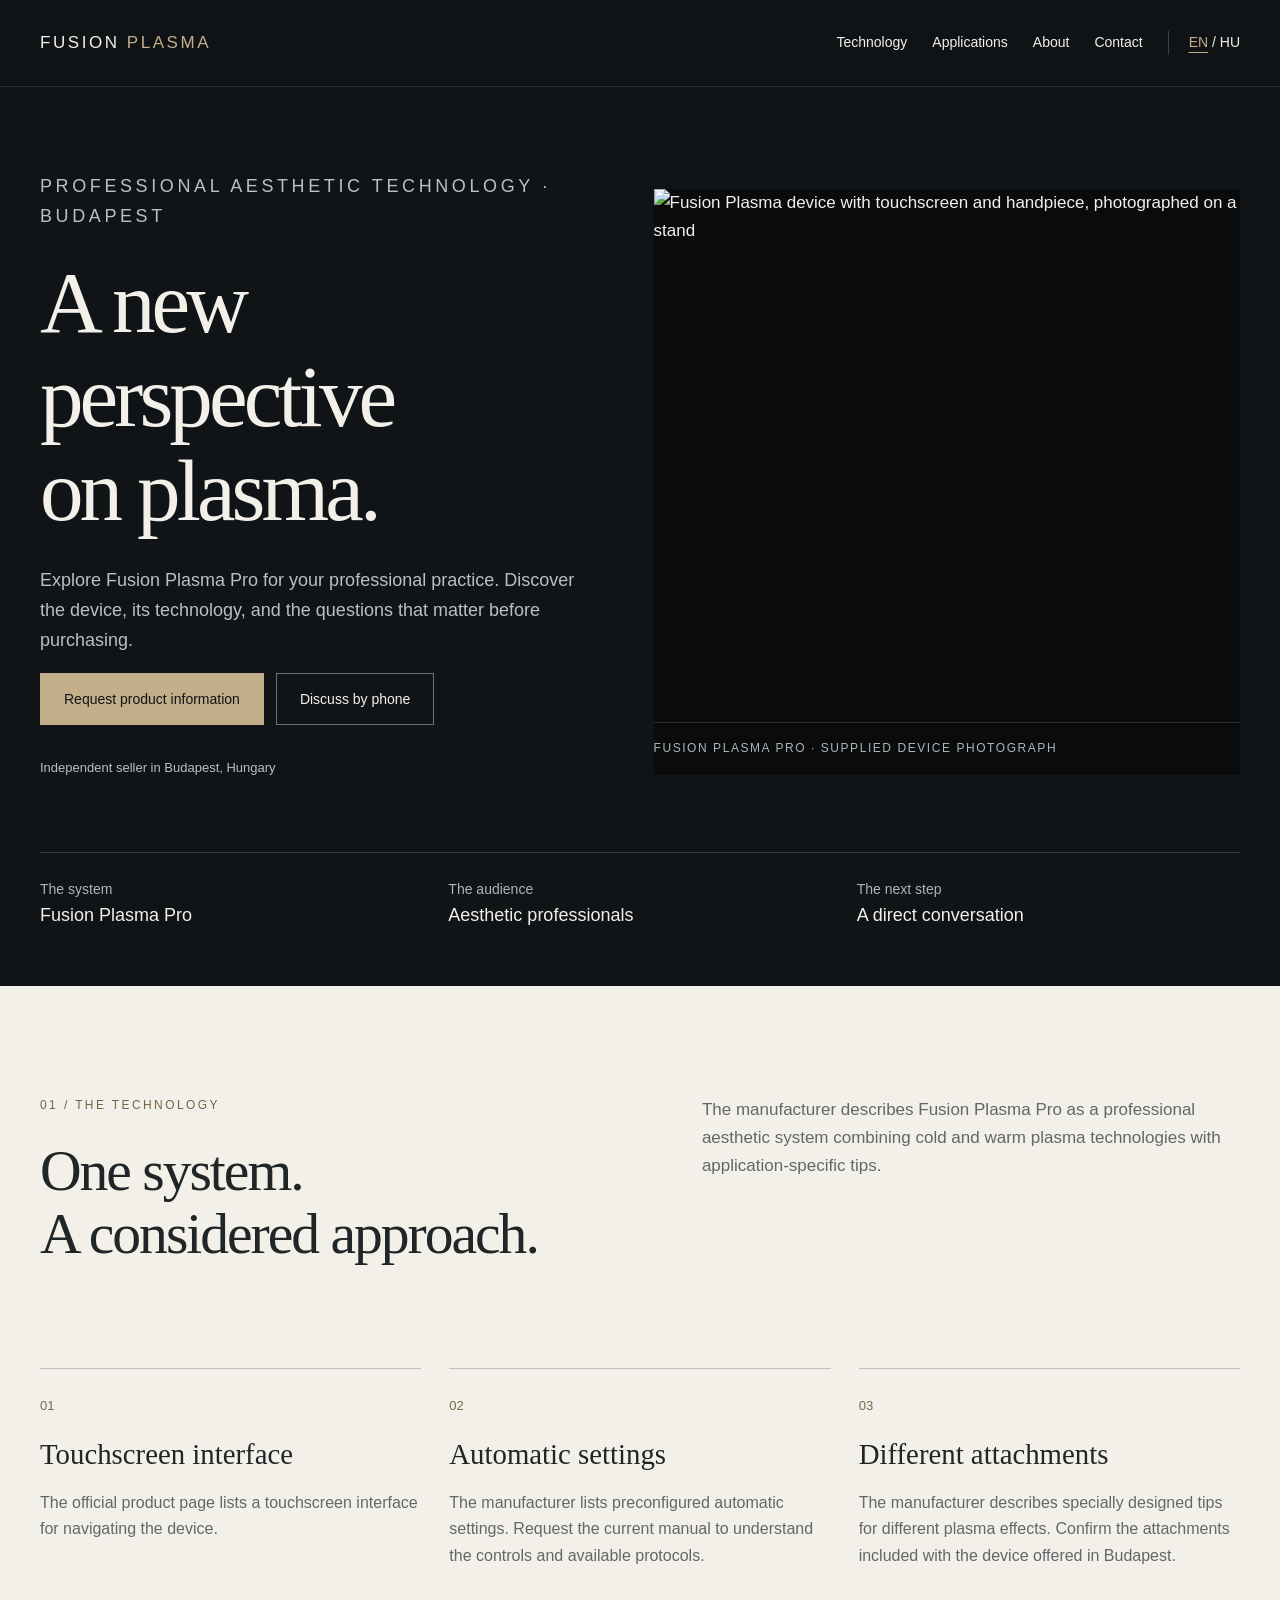
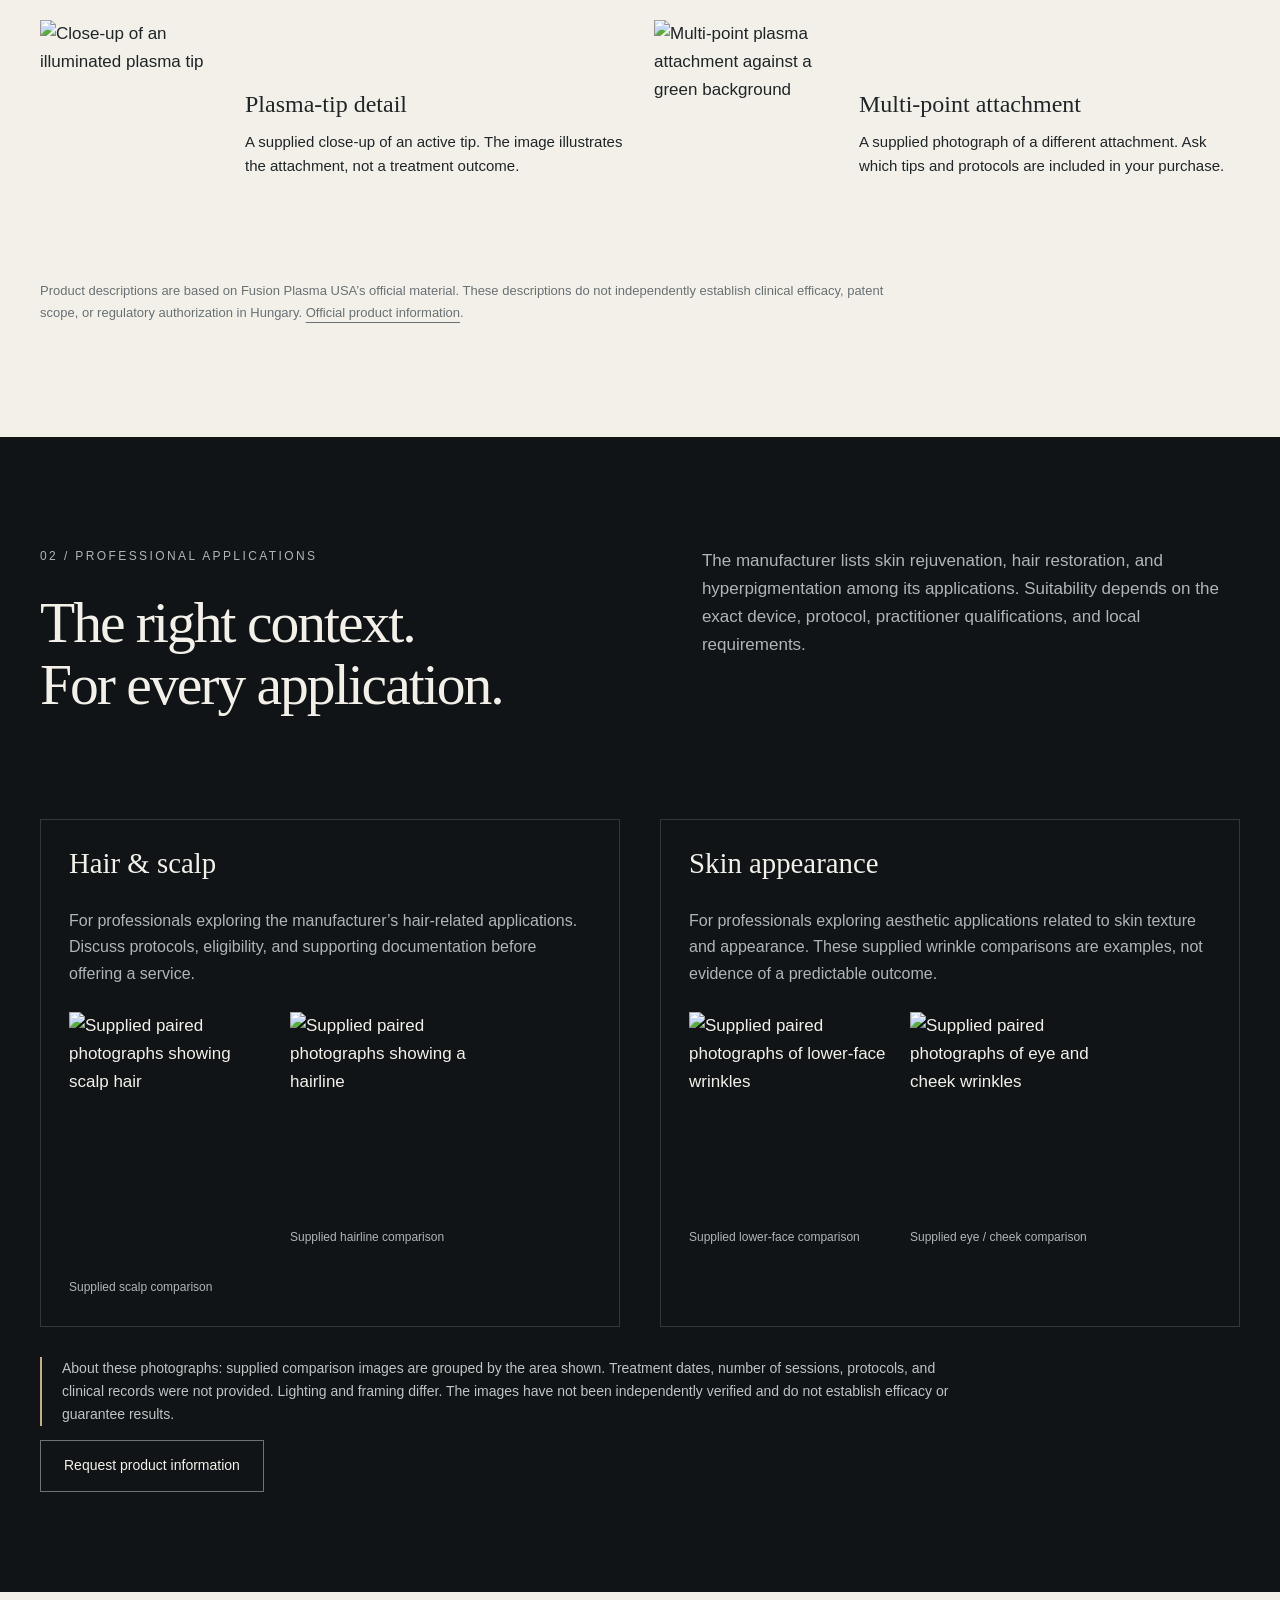
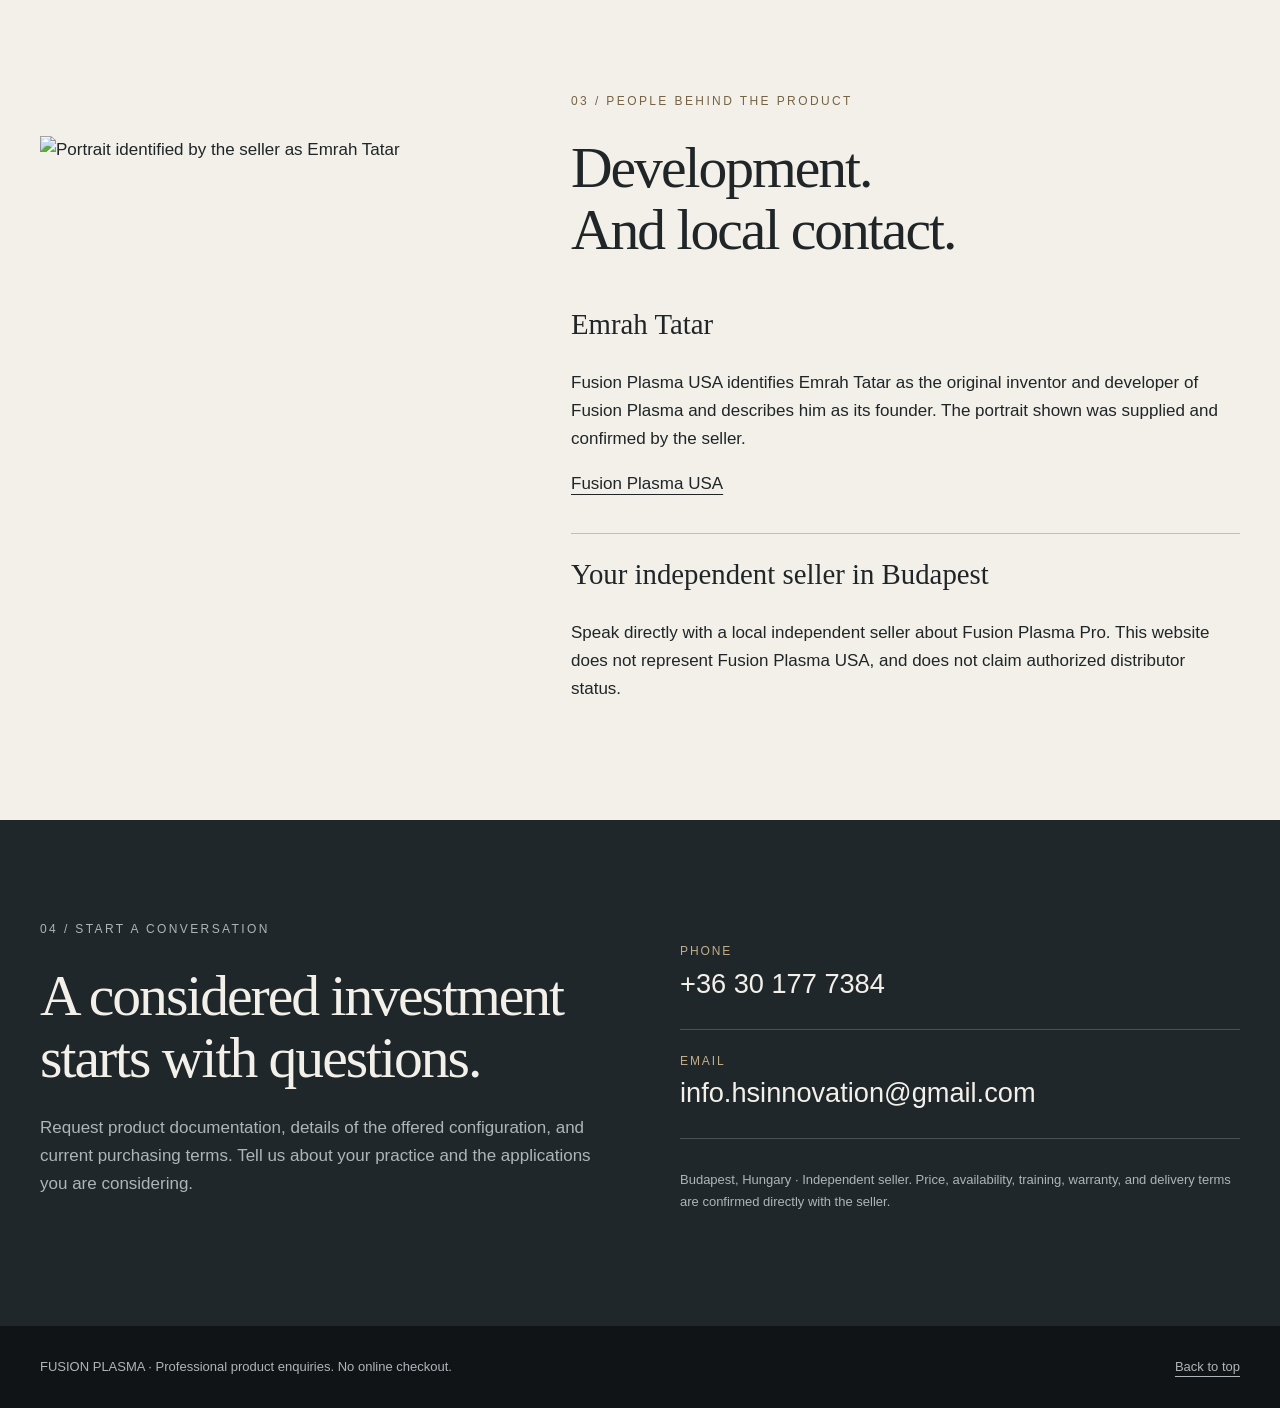
==== index.html @ 6de77ae2 "Add files via upload" ====
<!doctype html>
<html lang="en"><head><meta charset="utf-8"><meta name="viewport" content="width=device-width,initial-scale=1"><title>Fusion Plasma Pro | Independent Seller in Budapest</title><meta name="description" content="Explore Fusion Plasma Pro for professional aesthetic practice. Contact an independent seller in Budapest for product information by phone or email."><meta name="theme-color" content="#111416"><meta property="og:type" content="website"><meta property="og:title" content="Fusion Plasma Pro | Independent Seller in Budapest"><meta property="og:description" content="Explore Fusion Plasma Pro for professional aesthetic practice. Contact an independent seller in Budapest for product information by phone or email."><meta property="og:locale" content="en_GB"><link rel="alternate" hreflang="en" href="index.html"><link rel="alternate" hreflang="hu" href="hu.html"><link rel="icon" href="favicon.svg" type="image/svg+xml"><link rel="stylesheet" href="styles.css"><script src="script.js" defer></script></head>
<body id="top"><a class="skip" href="#main">Skip to content</a><header class="header"><div class="wrap nav"><a class="brand" href="index.html">FUSION <span>PLASMA</span></a><button class="menu" aria-expanded="false" aria-controls="navigation">Menu</button><nav class="navlinks" id="navigation" aria-label="Main navigation"><a href="#technology">Technology</a><a href="#applications">Applications</a><a href="#about">About</a><a href="#contact">Contact</a><div class="lang"><a href="index.html" lang="en" aria-current="page">EN</a> / <a href="hu.html" lang="hu" >HU</a></div></nav></div></header>
<main id="main"><section class="hero"><div class="wrap"><div class="hero-grid"><div class="hero-copy"><p class="eyebrow">Professional aesthetic technology · Budapest</p><h1>A new perspective<br>on plasma.</h1><p>Explore Fusion Plasma Pro for your professional practice. Discover the device, its technology, and the questions that matter before purchasing.</p><div class="actions"><a class="btn" href="mailto:info.hsinnovation@gmail.com">Request product information</a><a class="btn outline" href="tel:+36301777384">Discuss by phone</a></div><p class="meta">Independent seller in Budapest, Hungary</p></div><div class="hero-image"><img src="assets/fusion-plasma-pro.webp" alt="Fusion Plasma device with touchscreen and handpiece, photographed on a stand" width="1080" height="813" fetchpriority="high"><div class="image-label">Fusion Plasma Pro · supplied device photograph</div></div></div><div class="strip"><div>The system<b>Fusion Plasma Pro</b></div><div>The audience<b>Aesthetic professionals</b></div><div>The next step<b>A direct conversation</b></div></div></div></section>
<section class="section light" id="technology"><div class="wrap"><div class="section-head"><div><p class="eyebrow">01 / The technology</p><h2>One system.<br>A considered approach.</h2></div><p>The manufacturer describes Fusion Plasma Pro as a professional aesthetic system combining cold and warm plasma technologies with application-specific tips.</p></div><div class="tech-grid"><article class="tech-card"><span class="number">01</span><h3>Touchscreen interface</h3><p>The official product page lists a touchscreen interface for navigating the device.</p></article><article class="tech-card"><span class="number">02</span><h3>Automatic settings</h3><p>The manufacturer lists preconfigured automatic settings. Request the current manual to understand the controls and available protocols.</p></article><article class="tech-card"><span class="number">03</span><h3>Different attachments</h3><p>The manufacturer describes specially designed tips for different plasma effects. Confirm the attachments included with the device offered in Budapest.</p></article></div><div class="tip-pair"><figure><img src="assets/plasma-tip.webp" alt="Close-up of an illuminated plasma tip" width="556" height="690" loading="lazy"><figcaption><strong>Plasma-tip detail</strong>A supplied close-up of an active tip. The image illustrates the attachment, not a treatment outcome.</figcaption></figure><figure><img src="assets/multi-point-tip.webp" alt="Multi-point plasma attachment against a green background" width="556" height="690" loading="lazy"><figcaption><strong>Multi-point attachment</strong>A supplied photograph of a different attachment. Ask which tips and protocols are included in your purchase.</figcaption></figure></div><p class="source">Product descriptions are based on Fusion Plasma USA’s official material. These descriptions do not independently establish clinical efficacy, patent scope, or regulatory authorization in Hungary. <a href="https://www.fusionplasma-usa.com/fusion-plasma-pro" target="_blank" rel="noopener noreferrer">Official product information</a>.</p></div></section>
<section class="section dark" id="applications"><div class="wrap"><div class="section-head"><div><p class="eyebrow">02 / Professional applications</p><h2>The right context.<br>For every application.</h2></div><p>The manufacturer lists skin rejuvenation, hair restoration, and hyperpigmentation among its applications. Suitability depends on the exact device, protocol, practitioner qualifications, and local requirements.</p></div><div class="applications"><article class="application"><h3>Hair & scalp</h3><p>For professionals exploring the manufacturer’s hair-related applications. Discuss protocols, eligibility, and supporting documentation before offering a service.</p><div class="case-images"><figure><img src="assets/hair-scalp-comparison.webp" alt="Supplied paired photographs showing scalp hair" width="556" height="690" loading="lazy"><figcaption>Supplied scalp comparison</figcaption></figure><figure><img src="assets/hairline-comparison.webp" alt="Supplied paired photographs showing a hairline" width="206" height="206" loading="lazy"><figcaption>Supplied hairline comparison</figcaption></figure></div></article><article class="application"><h3>Skin appearance</h3><p>For professionals exploring aesthetic applications related to skin texture and appearance. These supplied wrinkle comparisons are examples, not evidence of a predictable outcome.</p><div class="case-images"><figure><img src="assets/lower-face-comparison.webp" alt="Supplied paired photographs of lower-face wrinkles" width="206" height="206" loading="lazy"><figcaption>Supplied lower-face comparison</figcaption></figure><figure><img src="assets/eye-cheek-comparison.webp" alt="Supplied paired photographs of eye and cheek wrinkles" width="206" height="206" loading="lazy"><figcaption>Supplied eye / cheek comparison</figcaption></figure></div></article></div><p class="notice">About these photographs: supplied comparison images are grouped by the area shown. Treatment dates, number of sessions, protocols, and clinical records were not provided. Lighting and framing differ. The images have not been independently verified and do not establish efficacy or guarantee results.</p><div class="actions"><a class="btn outline" href="mailto:info.hsinnovation@gmail.com">Request product information</a></div></div></section>
<section class="section light" id="about"><div class="wrap about-grid"><div><img src="assets/emrah-tatar.webp" alt="Portrait identified by the seller as Emrah Tatar" width="670" height="810" class="portrait" loading="lazy"></div><div><p class="eyebrow">03 / People behind the product</p><h2>Development.<br>And local contact.</h2><h3>Emrah Tatar</h3><p>Fusion Plasma USA identifies Emrah Tatar as the original inventor and developer of Fusion Plasma and describes him as its founder. The portrait shown was supplied and confirmed by the seller.</p><a href="https://www.fusionplasma-usa.com/" target="_blank" rel="noopener noreferrer">Fusion Plasma USA</a><div class="seller"><h3>Your independent seller in Budapest</h3><p>Speak directly with a local independent seller about Fusion Plasma Pro. This website does not represent Fusion Plasma USA, and does not claim authorized distributor status.</p></div></div></div></section>
<section class="contact" id="contact"><div class="wrap contact-grid"><div><p class="eyebrow">04 / Start a conversation</p><h2>A considered investment<br>starts with questions.</h2><p>Request product documentation, details of the offered configuration, and current purchasing terms. Tell us about your practice and the applications you are considering.</p></div><div class="contact-links"><a href="tel:+36301777384"><small>Phone</small>+36 30 177 7384</a><a href="mailto:info.hsinnovation@gmail.com"><small>Email</small>info.hsinnovation@gmail.com</a><p class="source">Budapest, Hungary · Independent seller. Price, availability, training, warranty, and delivery terms are confirmed directly with the seller.</p></div></div></section></main><footer><div class="wrap footer-grid"><div>FUSION PLASMA · Professional product enquiries. No online checkout.</div><a href="#top">Back to top</a></div></footer><div class="mobile-contact"><a href="tel:+36301777384">Call the seller</a><a href="mailto:info.hsinnovation@gmail.com">Email enquiry</a></div></body></html>
---- styles.css ----
:root{--bg:#111416;--paper:#f2f0e9;--ink:#202528;--gold:#c2ae88;--muted:#aeb5b8}*{box-sizing:border-box}html{scroll-behavior:smooth;scroll-padding-top:95px}body{margin:0;background:var(--bg);color:var(--paper);font:17px/1.65 Arial,Helvetica,sans-serif}a{color:inherit;text-underline-offset:5px}button{font:inherit}img{display:block;max-width:100%;height:auto}h1,h2,h3,p{margin-top:0}h1,h2,h3{font-family:Georgia,'Times New Roman',serif;font-weight:400;line-height:1.08}h1{font-size:clamp(3.3rem,6.8vw,6.6rem);letter-spacing:-.045em;margin-bottom:28px}h2{font-size:clamp(2.5rem,4.5vw,4.5rem);letter-spacing:-.035em}h3{font-size:1.8rem}p{max-width:650px}.wrap{width:min(1240px,calc(100% - 80px));margin:auto}.eyebrow{text-transform:uppercase;font-size:12px;letter-spacing:.2em;color:var(--gold);margin-bottom:25px}.header{position:sticky;top:0;z-index:10;background:#111416f5;border-bottom:1px solid #ffffff20}.nav{display:flex;align-items:center;gap:30px;min-height:86px}.brand{font-size:17px;letter-spacing:.15em;text-decoration:none;white-space:nowrap}.brand span{color:var(--gold)}.navlinks{display:flex;gap:25px;margin-left:auto;align-items:center;font-size:14px}.navlinks a{text-decoration:none}.lang{border-left:1px solid #ffffff30;padding-left:20px;white-space:nowrap}.lang a[aria-current]{color:var(--gold);text-decoration:underline}.menu{display:none;color:var(--paper);background:transparent;border:1px solid #666;padding:8px 13px}.btn{display:inline-flex;justify-content:center;align-items:center;min-height:52px;padding:13px 23px;border:1px solid var(--gold);text-decoration:none;font-size:14px;background:var(--gold);color:#111416}.btn.outline{background:transparent;color:inherit;border-color:#ffffff65}.actions{display:flex;gap:12px;flex-wrap:wrap}.hero{padding:85px 0 55px}.hero-grid{display:grid;grid-template-columns:1fr 1.05fr;gap:55px;align-items:center}.hero-copy{position:relative;z-index:1}.hero p{color:#b9c0c3;font-size:18px}.hero-image{background:#090b0c;position:relative}.hero-image img{width:100%;aspect-ratio:1.1;object-fit:cover;object-position:center}.image-label{border-top:1px solid #ffffff25;padding:16px 0;font-size:12px;letter-spacing:.13em;text-transform:uppercase;color:var(--muted)}.hero .meta{margin-top:32px;font-size:13px}.strip{border-top:1px solid #ffffff25;display:grid;grid-template-columns:repeat(3,1fr);margin-top:60px;padding-top:25px;gap:25px;color:var(--muted);font-size:14px}.strip b{color:var(--paper);font-weight:400;display:block;font-size:18px}.section{padding:100px 0}.light{background:var(--paper);color:var(--ink)}.light .eyebrow{color:#766345}.section-head{display:grid;grid-template-columns:1.1fr 1fr;gap:70px;align-items:start;margin-bottom:55px}.section-head p{color:#60686a;padding-top:10px}.tech-grid{display:grid;grid-template-columns:1fr 1fr 1fr;gap:28px}.tech-card{border-top:1px solid #bcc0bb;padding-top:22px}.tech-card .number{color:#78684e;font-size:13px}.tech-card h3{margin:20px 0}.tech-card p{font-size:16px;color:#60686a}.tip-pair{display:grid;grid-template-columns:1fr 1fr;gap:28px;margin-top:35px}.tip-pair figure{margin:0;display:grid;grid-template-columns:180px 1fr;gap:25px;align-items:center}.tip-pair img{width:180px;height:230px;object-fit:cover}.tip-pair figcaption{font-size:15px}.tip-pair strong{display:block;font:1.5rem Georgia;margin-bottom:12px}.source{font-size:13px!important;line-height:1.7;max-width:850px;margin-top:30px;color:#697174}.dark .section-head p{color:var(--muted)}.applications{display:grid;grid-template-columns:1fr 1fr;gap:40px}.application{padding:28px;border:1px solid #ffffff25}.application p{color:var(--muted);font-size:16px}.case-images{display:flex;gap:15px;align-items:start;flex-wrap:wrap;margin-top:25px}.case-images figure{margin:0;max-width:206px}.case-images img{width:100%;max-height:256px;object-fit:contain;object-position:left}.case-images figcaption{font-size:12px;color:var(--muted);margin-top:10px}.notice{font-size:14px;color:#bec3c4;border-left:2px solid var(--gold);padding:0 0 0 20px;margin-top:30px;max-width:940px}.about-grid{display:grid;grid-template-columns:.8fr 1.2fr;gap:85px;align-items:center}.portrait{width:100%;max-height:550px;object-fit:cover;object-position:top}.seller{border-top:1px solid #bcc0bb;padding-top:25px;margin-top:35px}.contact{background:#20272b;padding:100px 0}.contact-grid{display:grid;grid-template-columns:1fr 1fr;gap:80px}.contact h2{margin-bottom:25px}.contact-links a{display:block;text-decoration:none;border-bottom:1px solid #ffffff30;padding:22px 0;font-size:clamp(1.1rem,2.3vw,1.7rem);overflow-wrap:anywhere}.contact-links small{display:block;text-transform:uppercase;font-size:12px;letter-spacing:.16em;color:var(--gold)}.contact p{color:var(--muted)}footer{padding:30px 0;color:var(--muted);font-size:13px}.footer-grid{display:flex;justify-content:space-between;gap:25px}.skip{position:fixed;top:-100px;left:15px;background:var(--paper);color:#111;padding:12px;z-index:99}.skip:focus{top:10px}:focus-visible{outline:3px solid #77b9ee;outline-offset:5px}a:hover{color:var(--gold)}.btn:hover{background:#d5c29e;color:#111}.btn.outline:hover{color:var(--paper);background:#ffffff15}.mobile-contact{display:none}@media(max-width:1000px){.navlinks{gap:15px}.wrap{width:calc(100% - 48px)}.hero-grid{gap:30px}.tip-pair figure{grid-template-columns:120px 1fr}.tip-pair img{width:120px;height:170px}}@media(max-width:760px){.wrap{width:calc(100% - 40px)}.nav{min-height:72px;gap:15px;flex-wrap:wrap}.brand{font-size:14px;margin-right:auto}.menu{display:block}.navlinks{display:none;width:100%;margin:0;padding:12px 0 24px;flex-direction:column;align-items:stretch;gap:0}.navlinks.open{display:flex}.navlinks>a{padding:12px 0}.lang{border-left:0;padding:12px 0}.hero{padding-top:42px}.hero-grid,.section-head,.about-grid,.contact-grid{grid-template-columns:1fr;gap:30px}.hero-image img{aspect-ratio:1.3}.strip{margin-top:30px;gap:15px}.strip b{font-size:15px}.strip{font-size:12px}.section{padding:65px 0}.section-head{margin-bottom:30px}.tech-grid{grid-template-columns:1fr;gap:20px}.tech-card h3{margin:12px 0}.tip-pair,.applications{grid-template-columns:1fr}.tip-pair figure{grid-template-columns:130px 1fr}.tip-pair img{width:130px;height:180px}.application{padding:23px}.case-images{flex-wrap:nowrap}.case-images figure{width:50%}.about-grid{gap:35px}.portrait{max-width:330px}.contact{padding:65px 0}.footer-grid{flex-direction:column;gap:10px}footer{padding-bottom:90px}.mobile-contact{display:flex;position:fixed;bottom:0;left:0;right:0;z-index:20;background:#111416;border-top:1px solid #ffffff30}.mobile-contact a{width:50%;text-align:center;padding:16px;text-decoration:none;font-size:14px}.mobile-contact a+a{background:var(--gold);color:#111}h1{font-size:3.7rem}.section-head p{padding:0}}@media(prefers-reduced-motion:reduce){html{scroll-behavior:auto}}
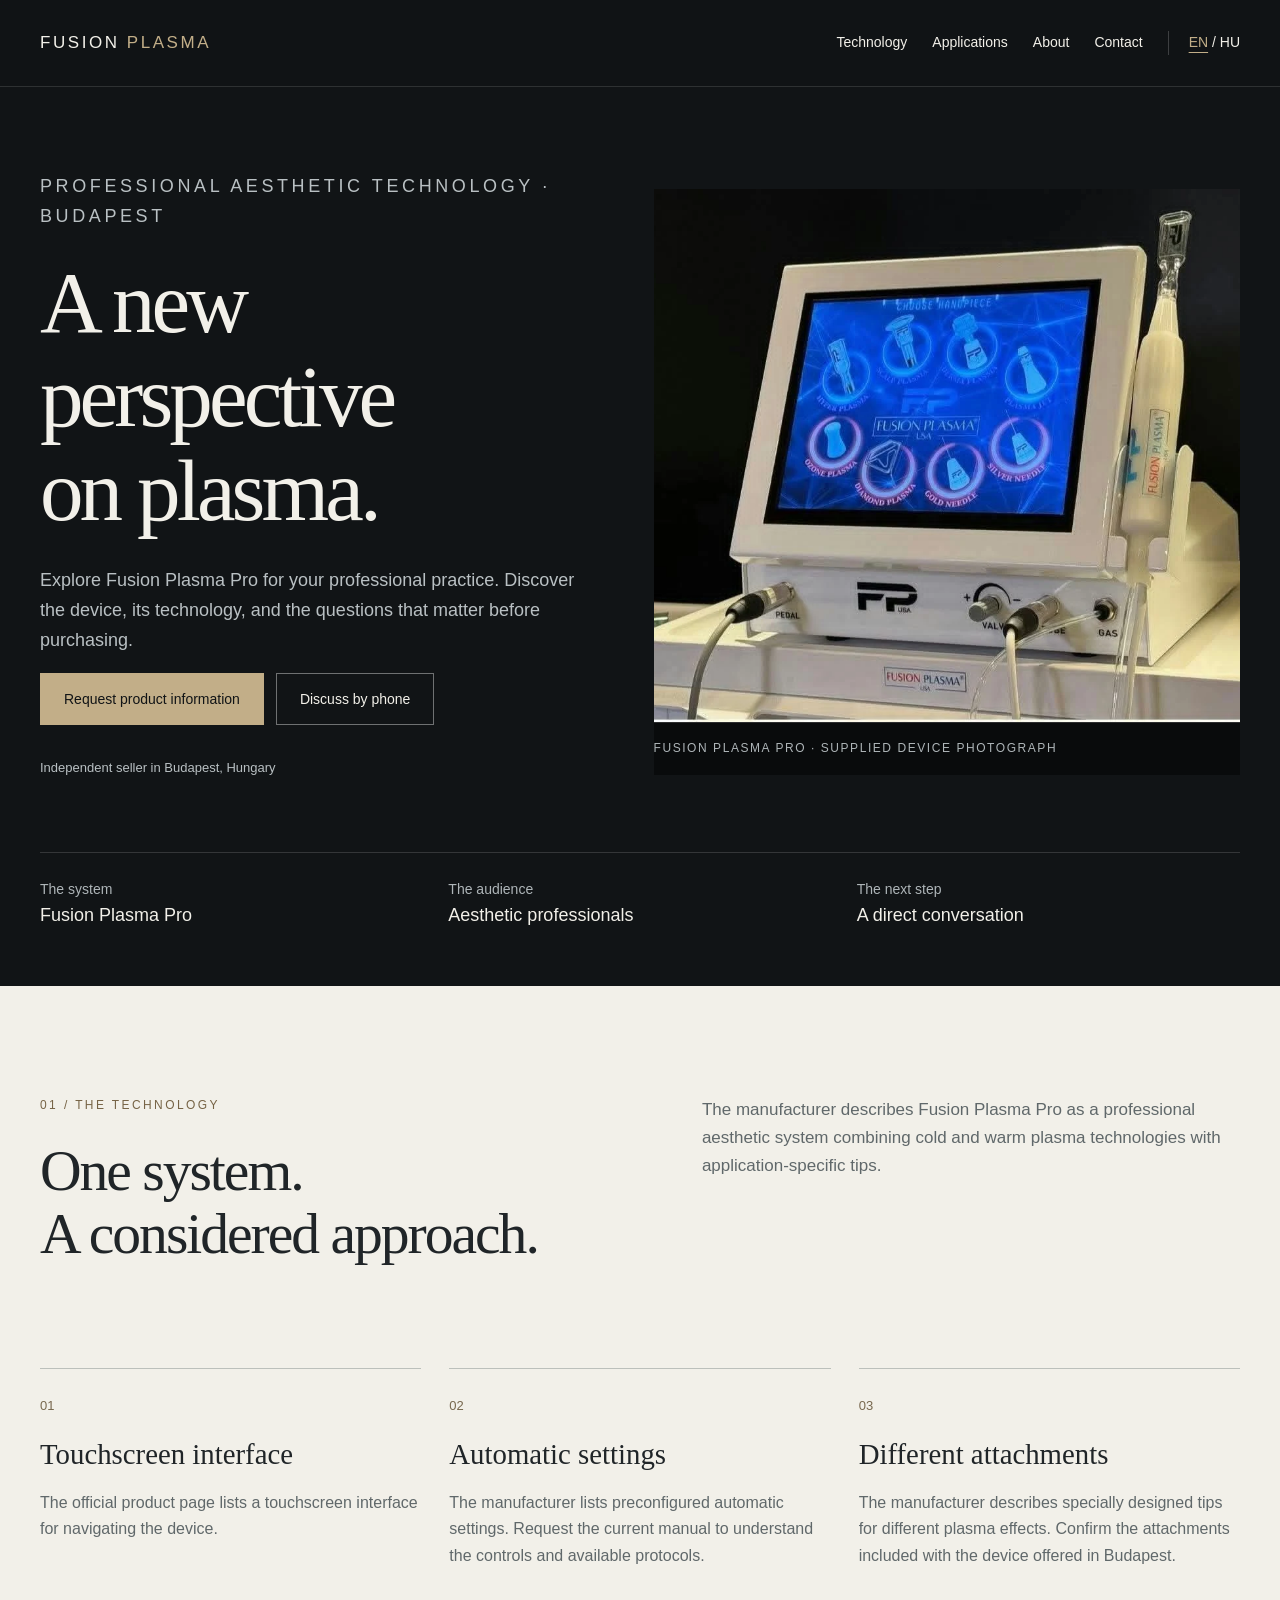
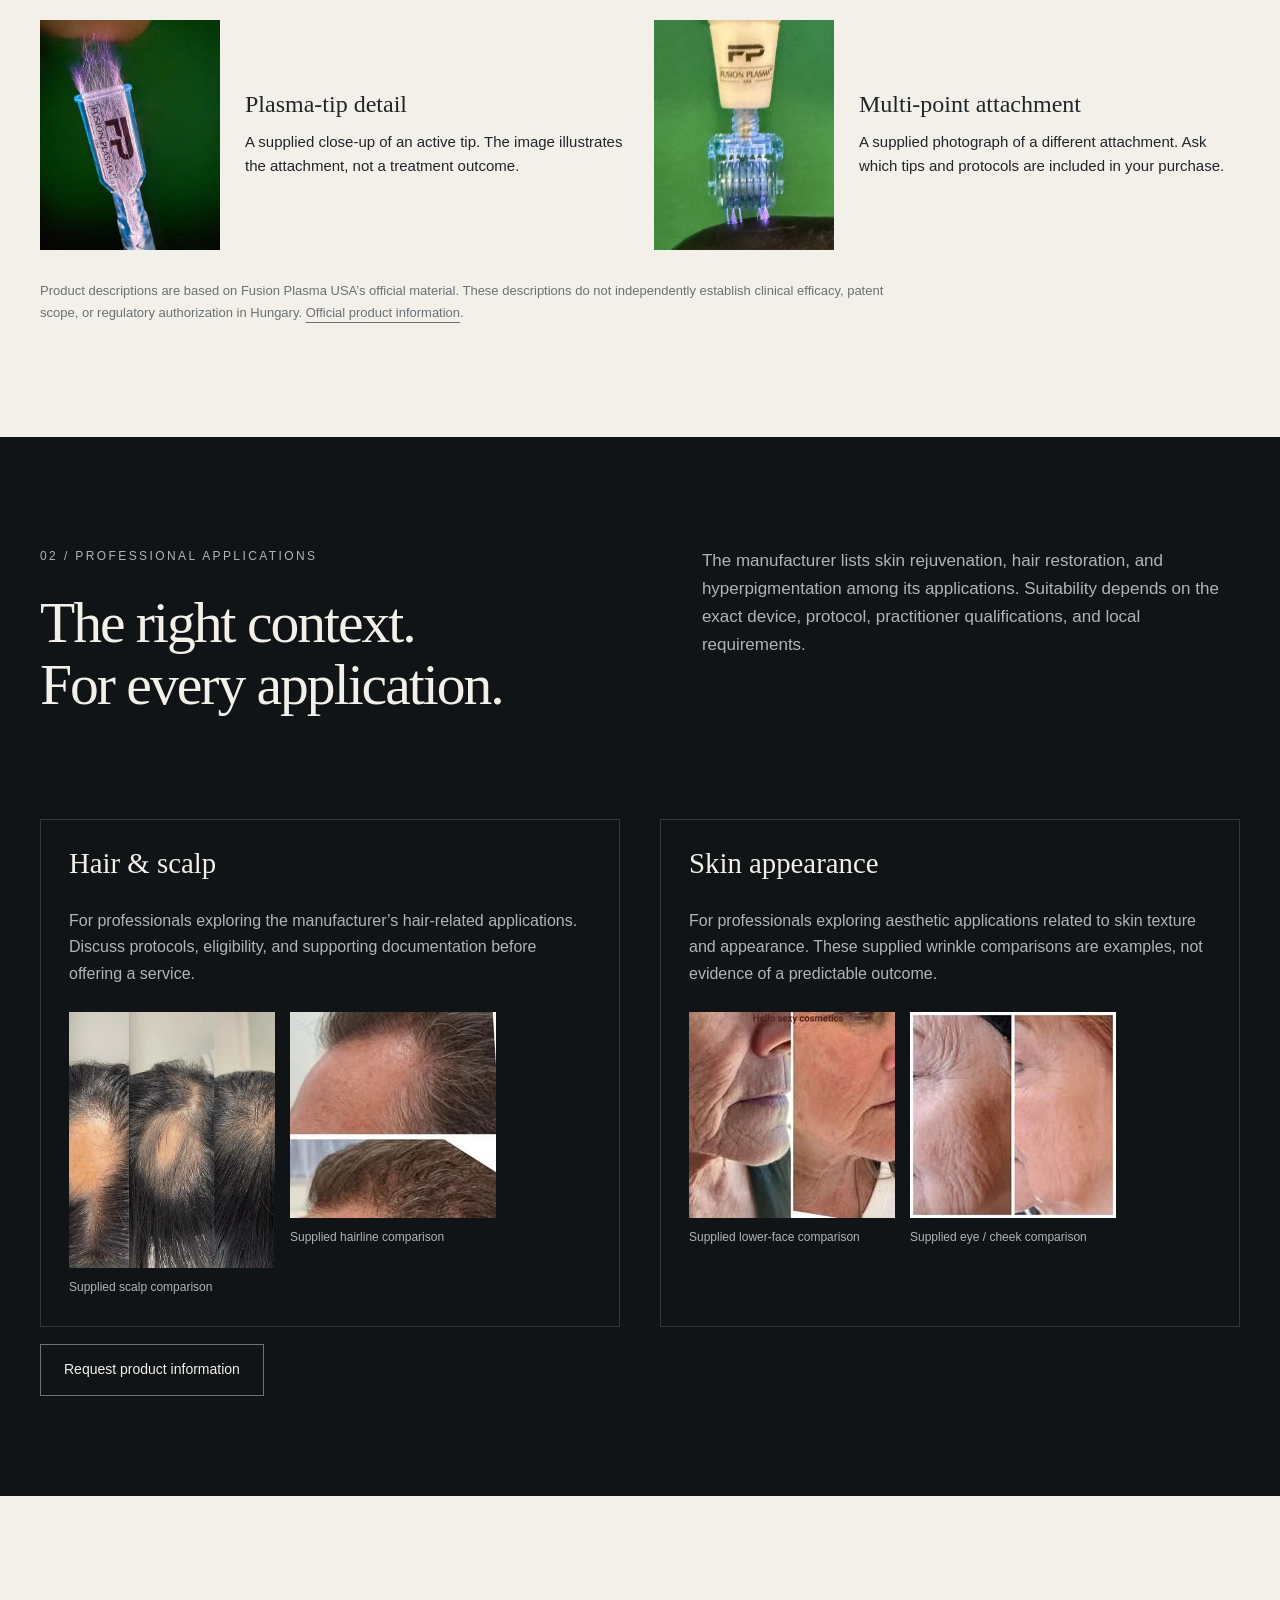
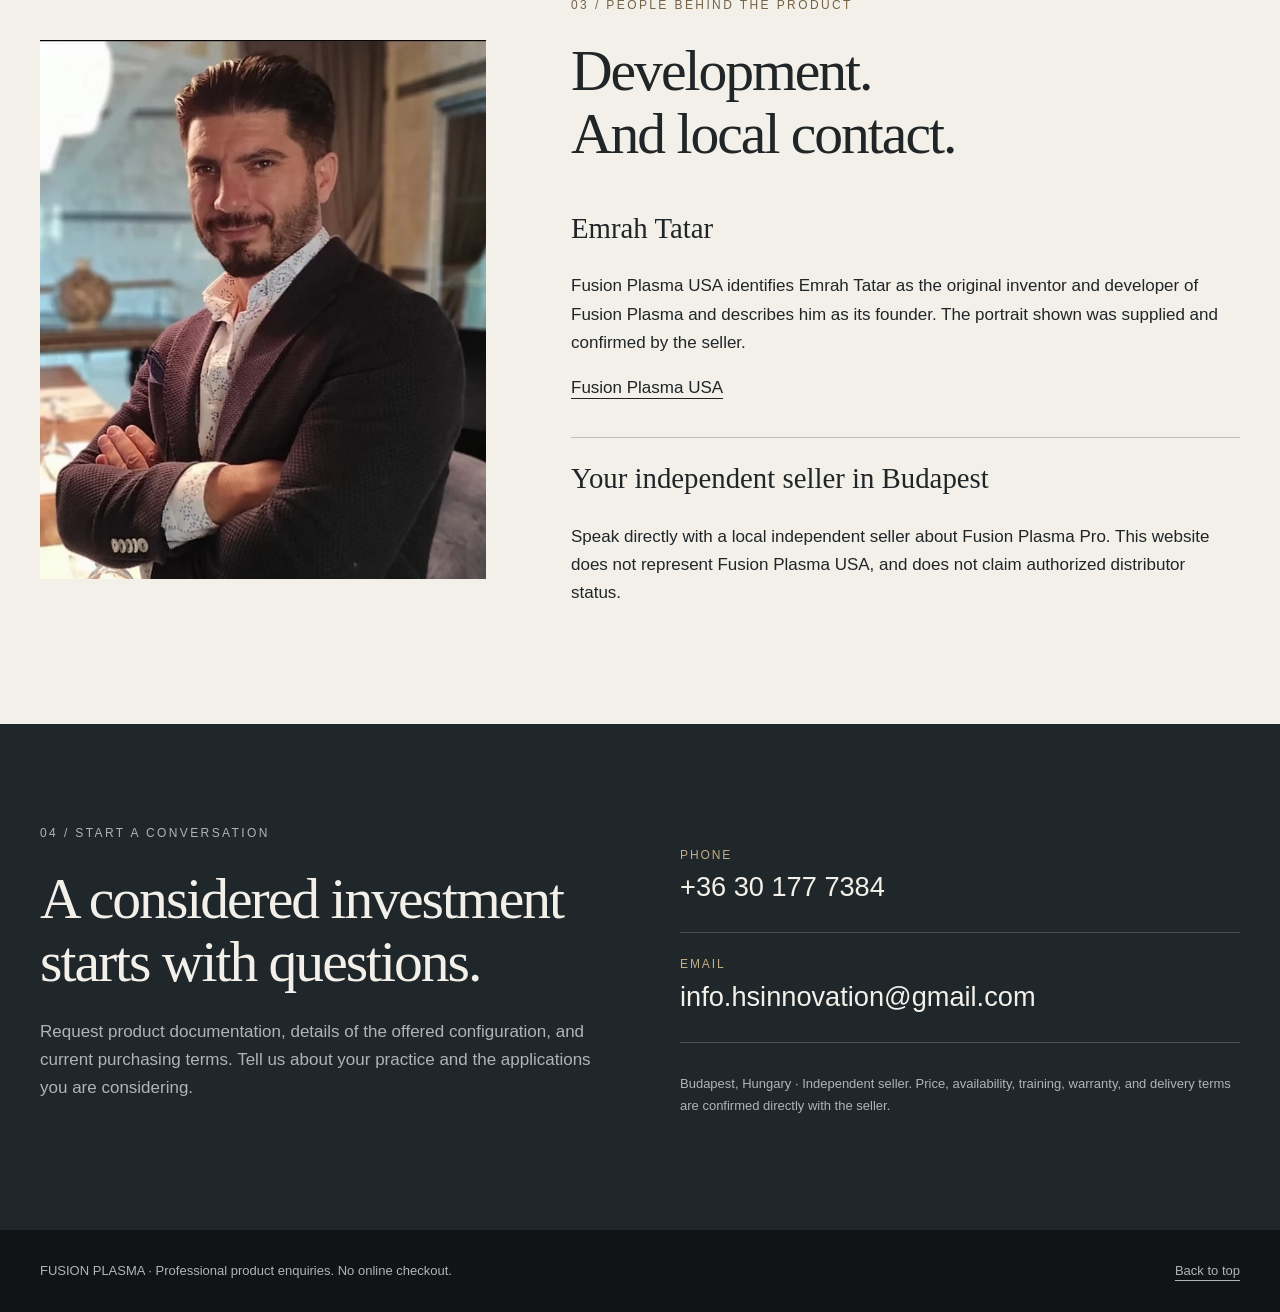
==== commit 6111b1ad: "Update index.html" ====
--- a/index.html
+++ b/index.html
@@ -3,6 +3,6 @@
 <body id="top"><a class="skip" href="#main">Skip to content</a><header class="header"><div class="wrap nav"><a class="brand" href="index.html">FUSION <span>PLASMA</span></a><button class="menu" aria-expanded="false" aria-controls="navigation">Menu</button><nav class="navlinks" id="navigation" aria-label="Main navigation"><a href="#technology">Technology</a><a href="#applications">Applications</a><a href="#about">About</a><a href="#contact">Contact</a><div class="lang"><a href="index.html" lang="en" aria-current="page">EN</a> / <a href="hu.html" lang="hu" >HU</a></div></nav></div></header>
 <main id="main"><section class="hero"><div class="wrap"><div class="hero-grid"><div class="hero-copy"><p class="eyebrow">Professional aesthetic technology · Budapest</p><h1>A new perspective<br>on plasma.</h1><p>Explore Fusion Plasma Pro for your professional practice. Discover the device, its technology, and the questions that matter before purchasing.</p><div class="actions"><a class="btn" href="mailto:info.hsinnovation@gmail.com">Request product information</a><a class="btn outline" href="tel:+36301777384">Discuss by phone</a></div><p class="meta">Independent seller in Budapest, Hungary</p></div><div class="hero-image"><img src="assets/fusion-plasma-pro.webp" alt="Fusion Plasma device with touchscreen and handpiece, photographed on a stand" width="1080" height="813" fetchpriority="high"><div class="image-label">Fusion Plasma Pro · supplied device photograph</div></div></div><div class="strip"><div>The system<b>Fusion Plasma Pro</b></div><div>The audience<b>Aesthetic professionals</b></div><div>The next step<b>A direct conversation</b></div></div></div></section>
 <section class="section light" id="technology"><div class="wrap"><div class="section-head"><div><p class="eyebrow">01 / The technology</p><h2>One system.<br>A considered approach.</h2></div><p>The manufacturer describes Fusion Plasma Pro as a professional aesthetic system combining cold and warm plasma technologies with application-specific tips.</p></div><div class="tech-grid"><article class="tech-card"><span class="number">01</span><h3>Touchscreen interface</h3><p>The official product page lists a touchscreen interface for navigating the device.</p></article><article class="tech-card"><span class="number">02</span><h3>Automatic settings</h3><p>The manufacturer lists preconfigured automatic settings. Request the current manual to understand the controls and available protocols.</p></article><article class="tech-card"><span class="number">03</span><h3>Different attachments</h3><p>The manufacturer describes specially designed tips for different plasma effects. Confirm the attachments included with the device offered in Budapest.</p></article></div><div class="tip-pair"><figure><img src="assets/plasma-tip.webp" alt="Close-up of an illuminated plasma tip" width="556" height="690" loading="lazy"><figcaption><strong>Plasma-tip detail</strong>A supplied close-up of an active tip. The image illustrates the attachment, not a treatment outcome.</figcaption></figure><figure><img src="assets/multi-point-tip.webp" alt="Multi-point plasma attachment against a green background" width="556" height="690" loading="lazy"><figcaption><strong>Multi-point attachment</strong>A supplied photograph of a different attachment. Ask which tips and protocols are included in your purchase.</figcaption></figure></div><p class="source">Product descriptions are based on Fusion Plasma USA’s official material. These descriptions do not independently establish clinical efficacy, patent scope, or regulatory authorization in Hungary. <a href="https://www.fusionplasma-usa.com/fusion-plasma-pro" target="_blank" rel="noopener noreferrer">Official product information</a>.</p></div></section>
-<section class="section dark" id="applications"><div class="wrap"><div class="section-head"><div><p class="eyebrow">02 / Professional applications</p><h2>The right context.<br>For every application.</h2></div><p>The manufacturer lists skin rejuvenation, hair restoration, and hyperpigmentation among its applications. Suitability depends on the exact device, protocol, practitioner qualifications, and local requirements.</p></div><div class="applications"><article class="application"><h3>Hair & scalp</h3><p>For professionals exploring the manufacturer’s hair-related applications. Discuss protocols, eligibility, and supporting documentation before offering a service.</p><div class="case-images"><figure><img src="assets/hair-scalp-comparison.webp" alt="Supplied paired photographs showing scalp hair" width="556" height="690" loading="lazy"><figcaption>Supplied scalp comparison</figcaption></figure><figure><img src="assets/hairline-comparison.webp" alt="Supplied paired photographs showing a hairline" width="206" height="206" loading="lazy"><figcaption>Supplied hairline comparison</figcaption></figure></div></article><article class="application"><h3>Skin appearance</h3><p>For professionals exploring aesthetic applications related to skin texture and appearance. These supplied wrinkle comparisons are examples, not evidence of a predictable outcome.</p><div class="case-images"><figure><img src="assets/lower-face-comparison.webp" alt="Supplied paired photographs of lower-face wrinkles" width="206" height="206" loading="lazy"><figcaption>Supplied lower-face comparison</figcaption></figure><figure><img src="assets/eye-cheek-comparison.webp" alt="Supplied paired photographs of eye and cheek wrinkles" width="206" height="206" loading="lazy"><figcaption>Supplied eye / cheek comparison</figcaption></figure></div></article></div><p class="notice">About these photographs: supplied comparison images are grouped by the area shown. Treatment dates, number of sessions, protocols, and clinical records were not provided. Lighting and framing differ. The images have not been independently verified and do not establish efficacy or guarantee results.</p><div class="actions"><a class="btn outline" href="mailto:info.hsinnovation@gmail.com">Request product information</a></div></div></section>
+<section class="section dark" id="applications"><div class="wrap"><div class="section-head"><div><p class="eyebrow">02 / Professional applications</p><h2>The right context.<br>For every application.</h2></div><p>The manufacturer lists skin rejuvenation, hair restoration, and hyperpigmentation among its applications. Suitability depends on the exact device, protocol, practitioner qualifications, and local requirements.</p></div><div class="applications"><article class="application"><h3>Hair & scalp</h3><p>For professionals exploring the manufacturer’s hair-related applications. Discuss protocols, eligibility, and supporting documentation before offering a service.</p><div class="case-images"><figure><img src="assets/hair-scalp-comparison.webp" alt="Supplied paired photographs showing scalp hair" width="556" height="690" loading="lazy"><figcaption>Supplied scalp comparison</figcaption></figure><figure><img src="assets/hairline-comparison.webp" alt="Supplied paired photographs showing a hairline" width="206" height="206" loading="lazy"><figcaption>Supplied hairline comparison</figcaption></figure></div></article><article class="application"><h3>Skin appearance</h3><p>For professionals exploring aesthetic applications related to skin texture and appearance. These supplied wrinkle comparisons are examples, not evidence of a predictable outcome.</p><div class="case-images"><figure><img src="assets/lower-face-comparison.webp" alt="Supplied paired photographs of lower-face wrinkles" width="206" height="206" loading="lazy"><figcaption>Supplied lower-face comparison</figcaption></figure><figure><img src="assets/eye-cheek-comparison.webp" alt="Supplied paired photographs of eye and cheek wrinkles" width="206" height="206" loading="lazy"><figcaption>Supplied eye / cheek comparison</figcaption></figure></div></article></div></p><div class="actions"><a class="btn outline" href="mailto:info.hsinnovation@gmail.com">Request product information</a></div></div></section>
 <section class="section light" id="about"><div class="wrap about-grid"><div><img src="assets/emrah-tatar.webp" alt="Portrait identified by the seller as Emrah Tatar" width="670" height="810" class="portrait" loading="lazy"></div><div><p class="eyebrow">03 / People behind the product</p><h2>Development.<br>And local contact.</h2><h3>Emrah Tatar</h3><p>Fusion Plasma USA identifies Emrah Tatar as the original inventor and developer of Fusion Plasma and describes him as its founder. The portrait shown was supplied and confirmed by the seller.</p><a href="https://www.fusionplasma-usa.com/" target="_blank" rel="noopener noreferrer">Fusion Plasma USA</a><div class="seller"><h3>Your independent seller in Budapest</h3><p>Speak directly with a local independent seller about Fusion Plasma Pro. This website does not represent Fusion Plasma USA, and does not claim authorized distributor status.</p></div></div></div></section>
-<section class="contact" id="contact"><div class="wrap contact-grid"><div><p class="eyebrow">04 / Start a conversation</p><h2>A considered investment<br>starts with questions.</h2><p>Request product documentation, details of the offered configuration, and current purchasing terms. Tell us about your practice and the applications you are considering.</p></div><div class="contact-links"><a href="tel:+36301777384"><small>Phone</small>+36 30 177 7384</a><a href="mailto:info.hsinnovation@gmail.com"><small>Email</small>info.hsinnovation@gmail.com</a><p class="source">Budapest, Hungary · Independent seller. Price, availability, training, warranty, and delivery terms are confirmed directly with the seller.</p></div></div></section></main><footer><div class="wrap footer-grid"><div>FUSION PLASMA · Professional product enquiries. No online checkout.</div><a href="#top">Back to top</a></div></footer><div class="mobile-contact"><a href="tel:+36301777384">Call the seller</a><a href="mailto:info.hsinnovation@gmail.com">Email enquiry</a></div></body></html>+<section class="contact" id="contact"><div class="wrap contact-grid"><div><p class="eyebrow">04 / Start a conversation</p><h2>A considered investment<br>starts with questions.</h2><p>Request product documentation, details of the offered configuration, and current purchasing terms. Tell us about your practice and the applications you are considering.</p></div><div class="contact-links"><a href="tel:+36301777384"><small>Phone</small>+36 30 177 7384</a><a href="mailto:info.hsinnovation@gmail.com"><small>Email</small>info.hsinnovation@gmail.com</a><p class="source">Budapest, Hungary · Independent seller. Price, availability, training, warranty, and delivery terms are confirmed directly with the seller.</p></div></div></section></main><footer><div class="wrap footer-grid"><div>FUSION PLASMA · Professional product enquiries. No online checkout.</div><a href="#top">Back to top</a></div></footer><div class="mobile-contact"><a href="tel:+36301777384">Call the seller</a><a href="mailto:info.hsinnovation@gmail.com">Email enquiry</a></div></body></html>
